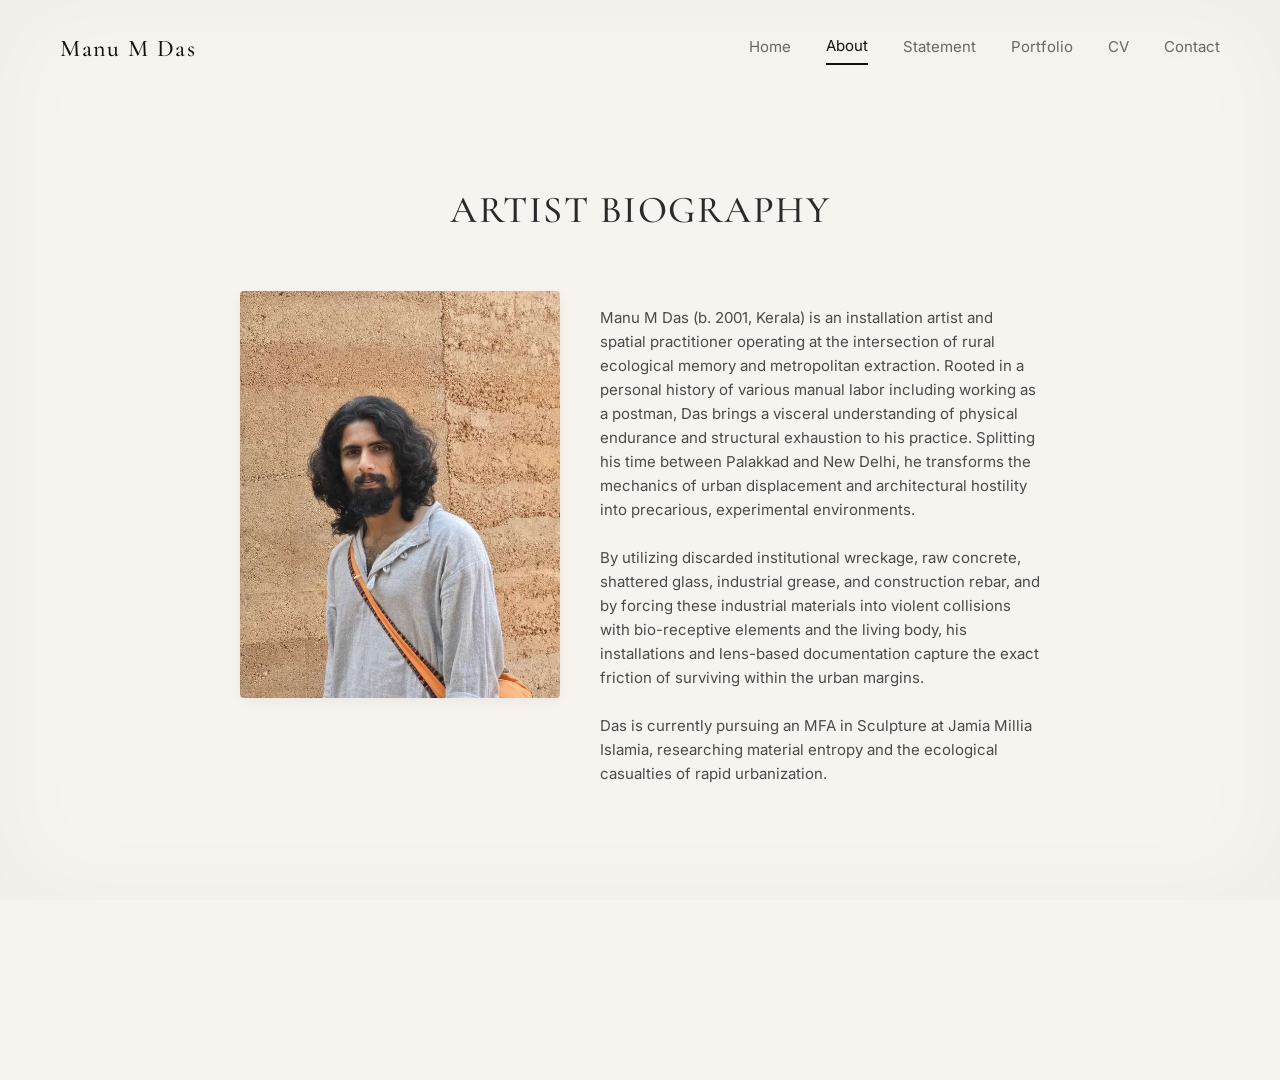
==== bio.html @ b29a6320 "Add files via upload" ====
<!DOCTYPE html>
<html lang="en">
<head>
    <meta charset="UTF-8">
    <meta name="viewport" content="width=device-width, initial-scale=1.0">
    <title>Manu M Das | Bio</title>
    <link rel="stylesheet" href="styles.css">
</head>
<body>
    <header>
        <div class="logo">Manu M Das</div>
        <nav>
            <a href="index.html" class="nav-link">Home</a>
            <a href="bio.html" class="nav-link active">About</a>
            <a href="statement.html" class="nav-link">Statement</a>
            <div class="dropdown">
                <a href="#" class="nav-link" style="cursor:default;">Portfolio</a>
                <div class="dropdown-content">
                    <a href="works-2026.html">Works 2026</a>
                    <a href="works-2025.html">Works 2025</a>
                    <a href="works-2024.html">Works 2024</a>
                    <a href="works-2023.html">Works 2023</a>
                </div>
            </div>
            <a href="cv.html" class="nav-link">CV</a>
            <a href="contact.html" class="nav-link">Contact</a>
        </nav>
    </header>

    <div class="container">
        <h2 class="page-title">Artist Biography</h2>
        <div class="text-content" style="display: flex; gap: 40px; align-items: flex-start; flex-wrap: wrap;">
            <img src="assets/images/page_2_img_1.jpeg" alt="Manu M Das" style="width: 320px; border-radius: 4px; box-shadow: 0 4px 12px rgba(0,0,0,0.05);">
            <div style="flex: 1; min-width: 300px;">
                <p>Manu M Das (b. 2001, Kerala) is an installation artist and spatial practitioner operating at the intersection of rural ecological memory and metropolitan extraction. Rooted in a personal history of various manual labor including working as a postman, Das brings a visceral understanding of physical endurance and structural exhaustion to his practice. Splitting his time between Palakkad and New Delhi, he transforms the mechanics of urban displacement and architectural hostility into precarious, experimental environments.</p>
                <p>By utilizing discarded institutional wreckage, raw concrete, shattered glass, industrial grease, and construction rebar, and by forcing these industrial materials into violent collisions with bio-receptive elements and the living body, his installations and lens-based documentation capture the exact friction of surviving within the urban margins.</p>
                <p>Das is currently pursuing an MFA in Sculpture at Jamia Millia Islamia, researching material entropy and the ecological casualties of rapid urbanization.</p>
            </div>
        </div>
    </div>
</body>
</html>
---- styles.css ----
@import url('https://fonts.googleapis.com/css2?family=Cormorant+Garamond:ital,wght@0,400;0,500;0,600;1,400&family=Inter:wght@300;400;500&display=swap');

body {
  margin: 0;
  padding: 0;
  font-family: 'Inter', sans-serif;
  background-color: #F7F4EF; /* Warm pastel cream */
  background-image: none; /* Removed as requested */
  color: #4A4A4A;
  line-height: 1.6;
  min-height: 100vh;
}

/* Subtle Vignette */
body::before {
    content: "";
    position: fixed;
    top: 0; left: 0; right: 0; bottom: 0;
    box-shadow: inset 0 0 100px rgba(0,0,0,0.03);
    pointer-events: none;
    z-index: -1;
}

header {
  position: fixed;
  top: 0;
  left: 0;
  width: 100%;
  display: flex;
  justify-content: space-between;
  align-items: center;
  padding: 30px 60px;
  background: transparent;
  z-index: 1000;
  font-family: 'Inter', sans-serif;
  box-sizing: border-box;
}

.logo {
  font-size: 24px;
  font-family: 'Cormorant Garamond', serif;
  font-weight: 500;
  color: #111111;
  letter-spacing: 1.5px;
}

nav {
  display: flex;
  gap: 35px;
  align-items: center;
}

.nav-link { 
  color: #666666; 
  text-decoration: none; 
  font-size: 15px; 
  transition: color 0.3s ease;
  padding-bottom: 5px;
}

.nav-link:hover {
  color: #111111;
}

.nav-link.active { 
  color: #111111; 
  border-bottom: 2px solid #111111; 
}

/* Dropdown Menu */
.dropdown {
  position: relative;
  display: inline-block;
  padding-bottom: 5px;
}

.dropdown-content {
  display: none;
  position: absolute;
  top: 100%;
  left: 50%;
  transform: translateX(-50%);
  background-color: rgba(255, 255, 255, 0.95);
  backdrop-filter: blur(8px);
  min-width: 180px;
  box-shadow: 0px 8px 16px 0px rgba(0,0,0,0.08);
  border: 1px solid rgba(0,0,0,0.05);
  border-radius: 4px;
  z-index: 1;
  padding: 10px 0;
}

.dropdown-content a {
  color: #555555;
  padding: 12px 20px;
  text-decoration: none;
  display: block;
  font-size: 14px;
  text-align: center;
  transition: background 0.3s;
}

.dropdown-content a:hover {
  background-color: rgba(0,0,0,0.03);
  color: #111111;
}

.dropdown:hover .dropdown-content {
  display: block;
}

/* Layout Container */
.container {
  max-width: 1000px;
  margin: 180px auto 100px;
  padding: 0 5%;
}

h1, h2, h3, h4 {
  font-family: 'Cormorant Garamond', serif;
  color: #2A2A2A;
  font-weight: 500;
}

h2.page-title {
  font-size: 38px;
  margin-bottom: 50px;
  text-align: center;
  letter-spacing: 1.5px;
  text-transform: uppercase;
}

.text-content {
  font-size: 15px;
  max-width: 800px;
  margin: 0 auto;
}

.text-content p {
  margin-bottom: 1.5rem;
}

/* Gallery Grid */
.exhibition-gallery {
  display: grid;
  grid-template-columns: repeat(auto-fill, minmax(300px, 1fr));
  gap: 30px;
  margin-top: 50px;
}

.artwork figure {
  margin: 0;
  display: flex;
  flex-direction: column;
}

.image-placeholder {
  width: 100%;
  aspect-ratio: 4/3;
  display: flex;
  align-items: center;
  justify-content: center;
  background-color: rgba(0,0,0,0.03);
  border: 1px solid rgba(0,0,0,0.08);
  color: #888888;
  transition: transform 0.4s ease;
}

.image-placeholder:hover {
  transform: scale(1.02);
}

.artwork figcaption {
  margin-top: 15px;
  font-size: 13px;
  color: #666666;
  text-align: center;
  font-family: 'Inter', sans-serif;
}

/* Responsive */
@media (max-width: 800px) {
  header {
    flex-direction: column;
    padding: 20px;
    gap: 15px;
  }
  nav {
    flex-wrap: wrap;
    justify-content: center;
    gap: 20px;
  }
  .container {
    margin-top: 140px;
  }
}
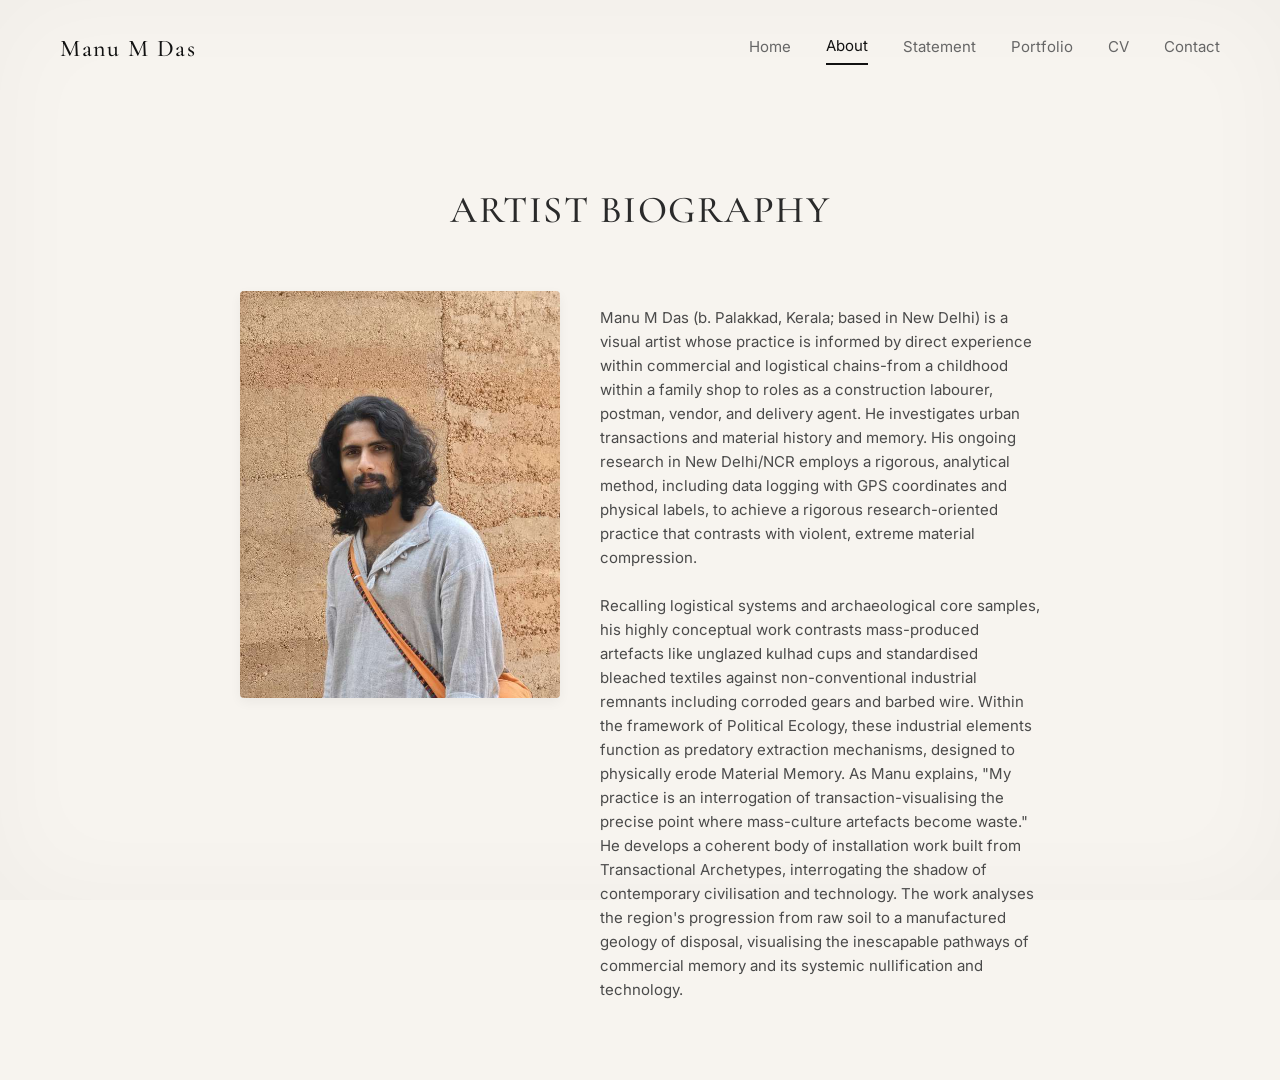
==== commit ddd28a01: "Add files via upload" ====
--- a/bio.html
+++ b/bio.html
@@ -32,9 +32,8 @@
         <div class="text-content" style="display: flex; gap: 40px; align-items: flex-start; flex-wrap: wrap;">
             <img src="assets/images/page_2_img_1.jpeg" alt="Manu M Das" style="width: 320px; border-radius: 4px; box-shadow: 0 4px 12px rgba(0,0,0,0.05);">
             <div style="flex: 1; min-width: 300px;">
-                <p>Manu M Das (b. 2001, Kerala) is an installation artist and spatial practitioner operating at the intersection of rural ecological memory and metropolitan extraction. Rooted in a personal history of various manual labor including working as a postman, Das brings a visceral understanding of physical endurance and structural exhaustion to his practice. Splitting his time between Palakkad and New Delhi, he transforms the mechanics of urban displacement and architectural hostility into precarious, experimental environments.</p>
-                <p>By utilizing discarded institutional wreckage, raw concrete, shattered glass, industrial grease, and construction rebar, and by forcing these industrial materials into violent collisions with bio-receptive elements and the living body, his installations and lens-based documentation capture the exact friction of surviving within the urban margins.</p>
-                <p>Das is currently pursuing an MFA in Sculpture at Jamia Millia Islamia, researching material entropy and the ecological casualties of rapid urbanization.</p>
+                <p>Manu M Das (b. Palakkad, Kerala; based in New Delhi) is a visual artist whose practice is informed by direct experience within commercial and logistical chains-from a childhood within a family shop to roles as a construction labourer, postman, vendor, and delivery agent. He investigates urban transactions and material history and memory. His ongoing research in New Delhi/NCR employs a rigorous, analytical method, including data logging with GPS coordinates and physical labels, to achieve a rigorous research-oriented practice that contrasts with violent, extreme material compression.</p>
+                <p>Recalling logistical systems and archaeological core samples, his highly conceptual work contrasts mass-produced artefacts like unglazed kulhad cups and standardised bleached textiles against non-conventional industrial remnants including corroded gears and barbed wire. Within the framework of Political Ecology, these industrial elements function as predatory extraction mechanisms, designed to physically erode Material Memory. As Manu explains, "My practice is an interrogation of transaction-visualising the precise point where mass-culture artefacts become waste." He develops a coherent body of installation work built from Transactional Archetypes, interrogating the shadow of contemporary civilisation and technology. The work analyses the region's progression from raw soil to a manufactured geology of disposal, visualising the inescapable pathways of commercial memory and its systemic nullification and technology.</p>
             </div>
         </div>
     </div>
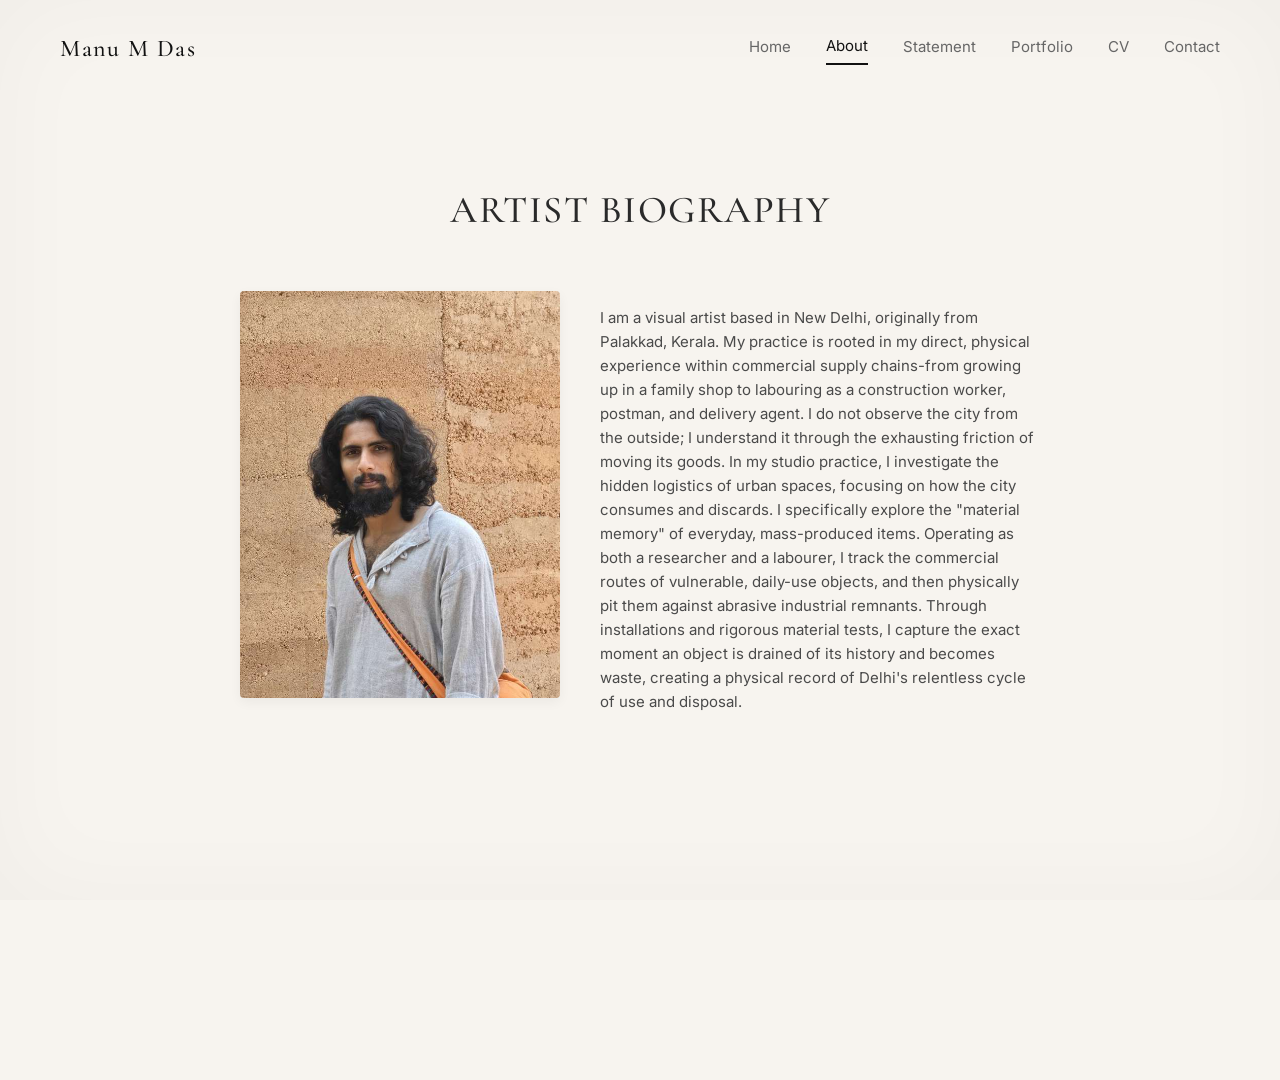
==== commit ebb7de9b: "Revise artist biography for clarity and detail" ====
--- a/bio.html
+++ b/bio.html
@@ -32,8 +32,8 @@
         <div class="text-content" style="display: flex; gap: 40px; align-items: flex-start; flex-wrap: wrap;">
             <img src="assets/images/page_2_img_1.jpeg" alt="Manu M Das" style="width: 320px; border-radius: 4px; box-shadow: 0 4px 12px rgba(0,0,0,0.05);">
             <div style="flex: 1; min-width: 300px;">
-                <p>Manu M Das (b. Palakkad, Kerala; based in New Delhi) is a visual artist whose practice is informed by direct experience within commercial and logistical chains-from a childhood within a family shop to roles as a construction labourer, postman, vendor, and delivery agent. He investigates urban transactions and material history and memory. His ongoing research in New Delhi/NCR employs a rigorous, analytical method, including data logging with GPS coordinates and physical labels, to achieve a rigorous research-oriented practice that contrasts with violent, extreme material compression.</p>
-                <p>Recalling logistical systems and archaeological core samples, his highly conceptual work contrasts mass-produced artefacts like unglazed kulhad cups and standardised bleached textiles against non-conventional industrial remnants including corroded gears and barbed wire. Within the framework of Political Ecology, these industrial elements function as predatory extraction mechanisms, designed to physically erode Material Memory. As Manu explains, "My practice is an interrogation of transaction-visualising the precise point where mass-culture artefacts become waste." He develops a coherent body of installation work built from Transactional Archetypes, interrogating the shadow of contemporary civilisation and technology. The work analyses the region's progression from raw soil to a manufactured geology of disposal, visualising the inescapable pathways of commercial memory and its systemic nullification and technology.</p>
+                <p>I am a visual artist based in New Delhi, originally from Palakkad, Kerala. My practice is rooted in my direct, physical experience within commercial supply chains-from growing up in a family shop to labouring as a construction worker, postman, and delivery agent. I do not observe the city from the outside; I understand it through the exhausting friction of moving its goods. In my studio practice, I investigate the hidden logistics of urban spaces, focusing on how the city consumes and discards. I specifically explore the "material memory" of everyday, mass-produced items. Operating as both a researcher and a labourer, I track the commercial routes of vulnerable, daily-use objects, and then physically pit them against abrasive industrial remnants. Through installations and rigorous material tests, I capture the exact moment an object is drained of its history and becomes waste, creating a physical record of Delhi's relentless cycle of use and disposal.</p>
+        
             </div>
         </div>
     </div>
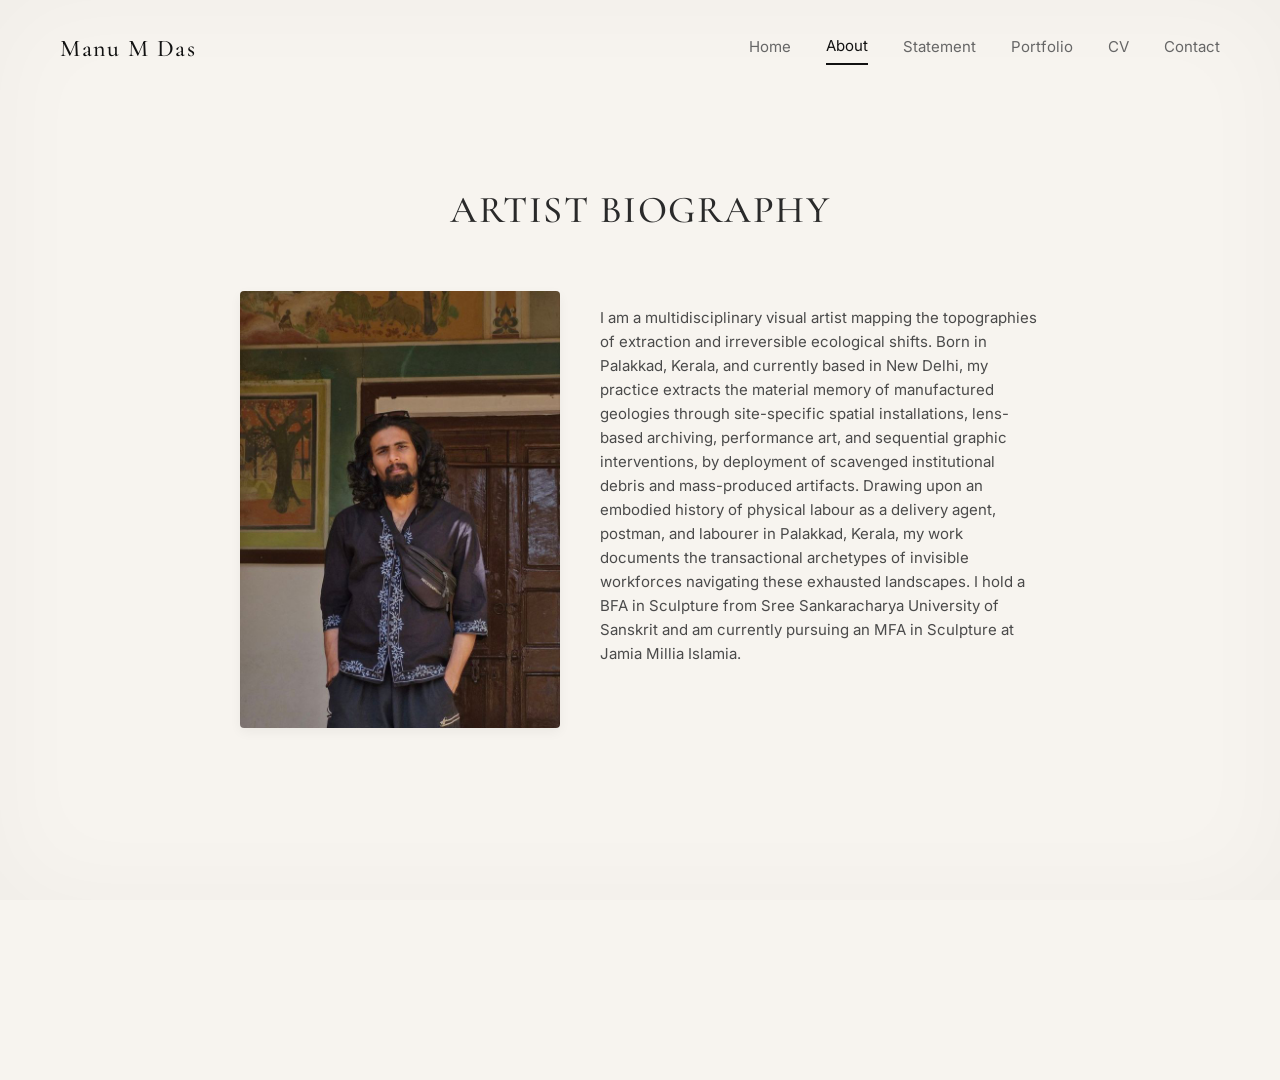
==== commit cad77423: "Add files via upload" ====
--- a/bio.html
+++ b/bio.html
@@ -32,7 +32,7 @@
         <div class="text-content" style="display: flex; gap: 40px; align-items: flex-start; flex-wrap: wrap;">
             <img src="assets/images/page_2_img_1.jpeg" alt="Manu M Das" style="width: 320px; border-radius: 4px; box-shadow: 0 4px 12px rgba(0,0,0,0.05);">
             <div style="flex: 1; min-width: 300px;">
-                <p>I am a visual artist based in New Delhi, originally from Palakkad, Kerala. My practice is rooted in my direct, physical experience within commercial supply chains-from growing up in a family shop to labouring as a construction worker, postman, and delivery agent. I do not observe the city from the outside; I understand it through the exhausting friction of moving its goods. In my studio practice, I investigate the hidden logistics of urban spaces, focusing on how the city consumes and discards. I specifically explore the "material memory" of everyday, mass-produced items. Operating as both a researcher and a labourer, I track the commercial routes of vulnerable, daily-use objects, and then physically pit them against abrasive industrial remnants. Through installations and rigorous material tests, I capture the exact moment an object is drained of its history and becomes waste, creating a physical record of Delhi's relentless cycle of use and disposal.</p>
+                <p>I am a multidisciplinary visual artist mapping the topographies of extraction and irreversible ecological shifts. Born in Palakkad, Kerala, and currently based in New Delhi, my practice extracts the material memory of manufactured geologies through site-specific spatial installations, lens-based archiving, performance art, and sequential graphic interventions, by deployment of scavenged institutional debris and mass-produced artifacts. Drawing upon an embodied history of physical labour as a delivery agent, postman, and labourer in Palakkad, Kerala, my work documents the transactional archetypes of invisible workforces navigating these exhausted landscapes. I hold a BFA in Sculpture from Sree Sankaracharya University of Sanskrit and am currently pursuing an MFA in Sculpture at Jamia Millia Islamia.</p>
         
             </div>
         </div>
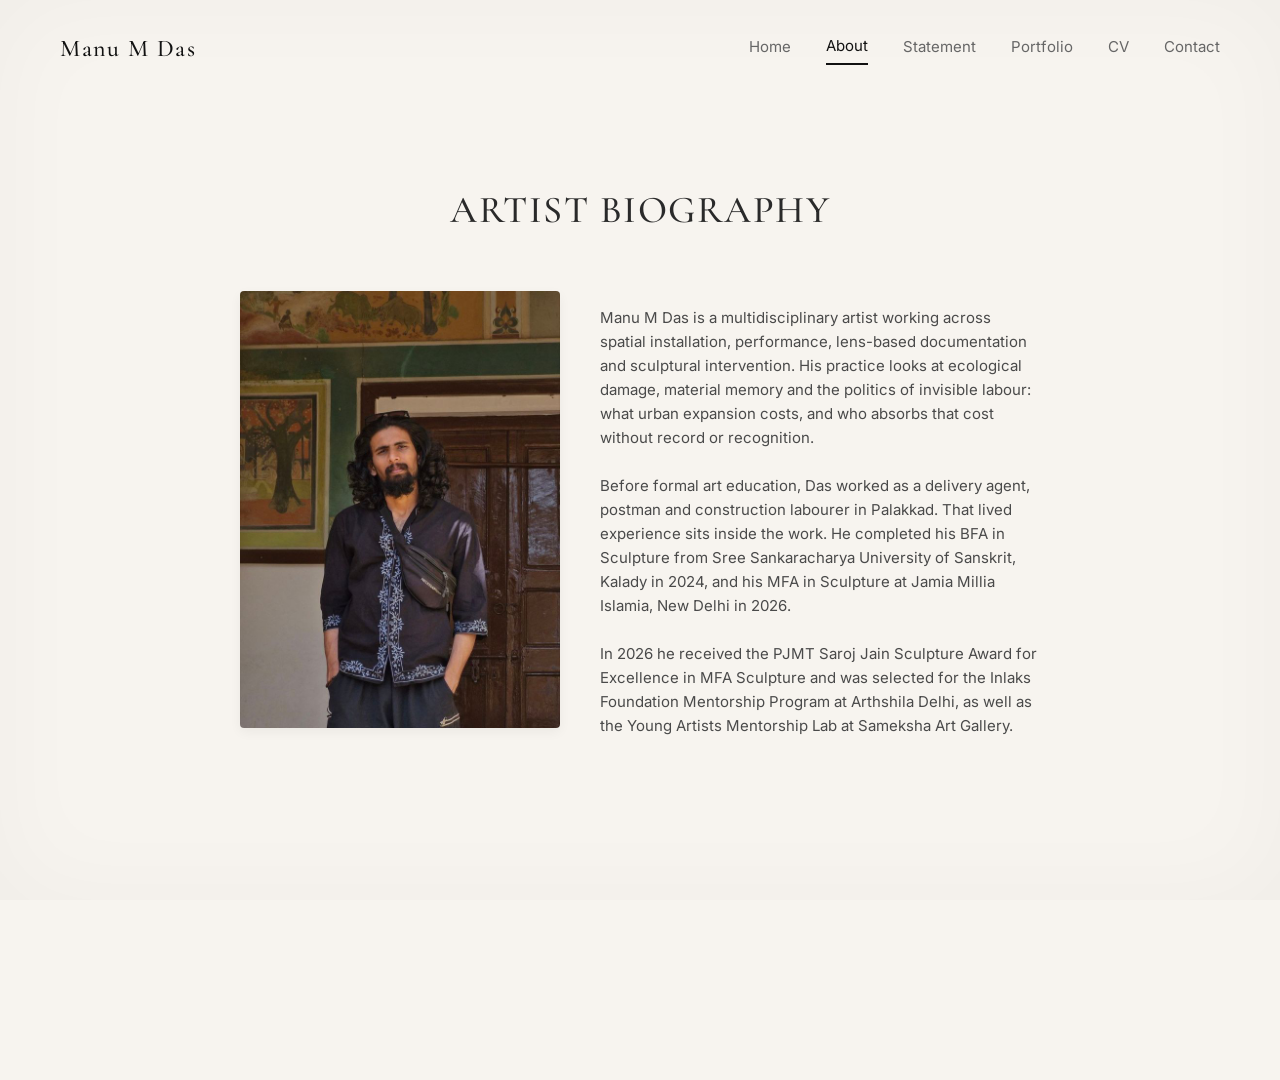
==== commit 91ddcaf7: "Add files via upload" ====
--- a/bio.html
+++ b/bio.html
@@ -1,41 +1,42 @@
-<!DOCTYPE html>
-<html lang="en">
-<head>
-    <meta charset="UTF-8">
-    <meta name="viewport" content="width=device-width, initial-scale=1.0">
-    <title>Manu M Das | Bio</title>
-    <link rel="stylesheet" href="styles.css">
-</head>
-<body>
-    <header>
-        <div class="logo">Manu M Das</div>
-        <nav>
-            <a href="index.html" class="nav-link">Home</a>
-            <a href="bio.html" class="nav-link active">About</a>
-            <a href="statement.html" class="nav-link">Statement</a>
-            <div class="dropdown">
-                <a href="#" class="nav-link" style="cursor:default;">Portfolio</a>
-                <div class="dropdown-content">
-                    <a href="works-2026.html">Works 2026</a>
-                    <a href="works-2025.html">Works 2025</a>
-                    <a href="works-2024.html">Works 2024</a>
-                    <a href="works-2023.html">Works 2023</a>
-                </div>
-            </div>
-            <a href="cv.html" class="nav-link">CV</a>
-            <a href="contact.html" class="nav-link">Contact</a>
-        </nav>
-    </header>
-
-    <div class="container">
-        <h2 class="page-title">Artist Biography</h2>
-        <div class="text-content" style="display: flex; gap: 40px; align-items: flex-start; flex-wrap: wrap;">
-            <img src="assets/images/page_2_img_1.jpeg" alt="Manu M Das" style="width: 320px; border-radius: 4px; box-shadow: 0 4px 12px rgba(0,0,0,0.05);">
-            <div style="flex: 1; min-width: 300px;">
-                <p>I am a multidisciplinary visual artist mapping the topographies of extraction and irreversible ecological shifts. Born in Palakkad, Kerala, and currently based in New Delhi, my practice extracts the material memory of manufactured geologies through site-specific spatial installations, lens-based archiving, performance art, and sequential graphic interventions, by deployment of scavenged institutional debris and mass-produced artifacts. Drawing upon an embodied history of physical labour as a delivery agent, postman, and labourer in Palakkad, Kerala, my work documents the transactional archetypes of invisible workforces navigating these exhausted landscapes. I hold a BFA in Sculpture from Sree Sankaracharya University of Sanskrit and am currently pursuing an MFA in Sculpture at Jamia Millia Islamia.</p>
-        
-            </div>
-        </div>
-    </div>
-</body>
-</html>
+<!DOCTYPE html>
+<html lang="en">
+<head>
+    <meta charset="UTF-8">
+    <meta name="viewport" content="width=device-width, initial-scale=1.0">
+    <title>Manu M Das | Bio</title>
+    <link rel="stylesheet" href="styles.css">
+</head>
+<body>
+    <header>
+        <div class="logo">Manu M Das</div>
+        <nav>
+            <a href="index.html" class="nav-link">Home</a>
+            <a href="bio.html" class="nav-link active">About</a>
+            <a href="statement.html" class="nav-link">Statement</a>
+                        <div class="dropdown">
+                <a href="#" class="nav-link" style="cursor:default;">Portfolio</a>
+                <div class="dropdown-content">
+                    <a href="works-2026.html">Works 2026</a>
+                    <a href="works-2025.html">Works 2025</a>
+                    <a href="works-2024.html">Works 2024</a>
+                    <a href="video-works.html">Video Documentation</a>
+                </div>
+            </div>
+            <a href="cv.html" class="nav-link">CV</a>
+            <a href="contact.html" class="nav-link">Contact</a>
+        </nav>
+    </header>
+
+    <div class="container">
+        <h2 class="page-title">Artist Biography</h2>
+        <div class="text-content" style="display: flex; gap: 40px; align-items: flex-start; flex-wrap: wrap;">
+            <img src="assets/images/page_2_img_1.jpeg" alt="Manu M Das" style="width: 320px; border-radius: 4px; box-shadow: 0 4px 12px rgba(0,0,0,0.05);">
+            <div style="flex: 1; min-width: 300px;">
+                <p>Manu M Das is a multidisciplinary artist working across spatial installation, performance, lens-based documentation and sculptural intervention. His practice looks at ecological damage, material memory and the politics of invisible labour: what urban expansion costs, and who absorbs that cost without record or recognition.</p>
+                <p style="margin-top: 15px;">Before formal art education, Das worked as a delivery agent, postman and construction labourer in Palakkad. That lived experience sits inside the work. He completed his BFA in Sculpture from Sree Sankaracharya University of Sanskrit, Kalady in 2024, and his MFA in Sculpture at Jamia Millia Islamia, New Delhi in 2026.</p>
+                <p style="margin-top: 15px;">In 2026 he received the PJMT Saroj Jain Sculpture Award for Excellence in MFA Sculpture and was selected for the Inlaks Foundation Mentorship Program at Arthshila Delhi, as well as the Young Artists Mentorship Lab at Sameksha Art Gallery.</p>
+            </div>
+        </div>
+    </div>
+</body>
+</html>
